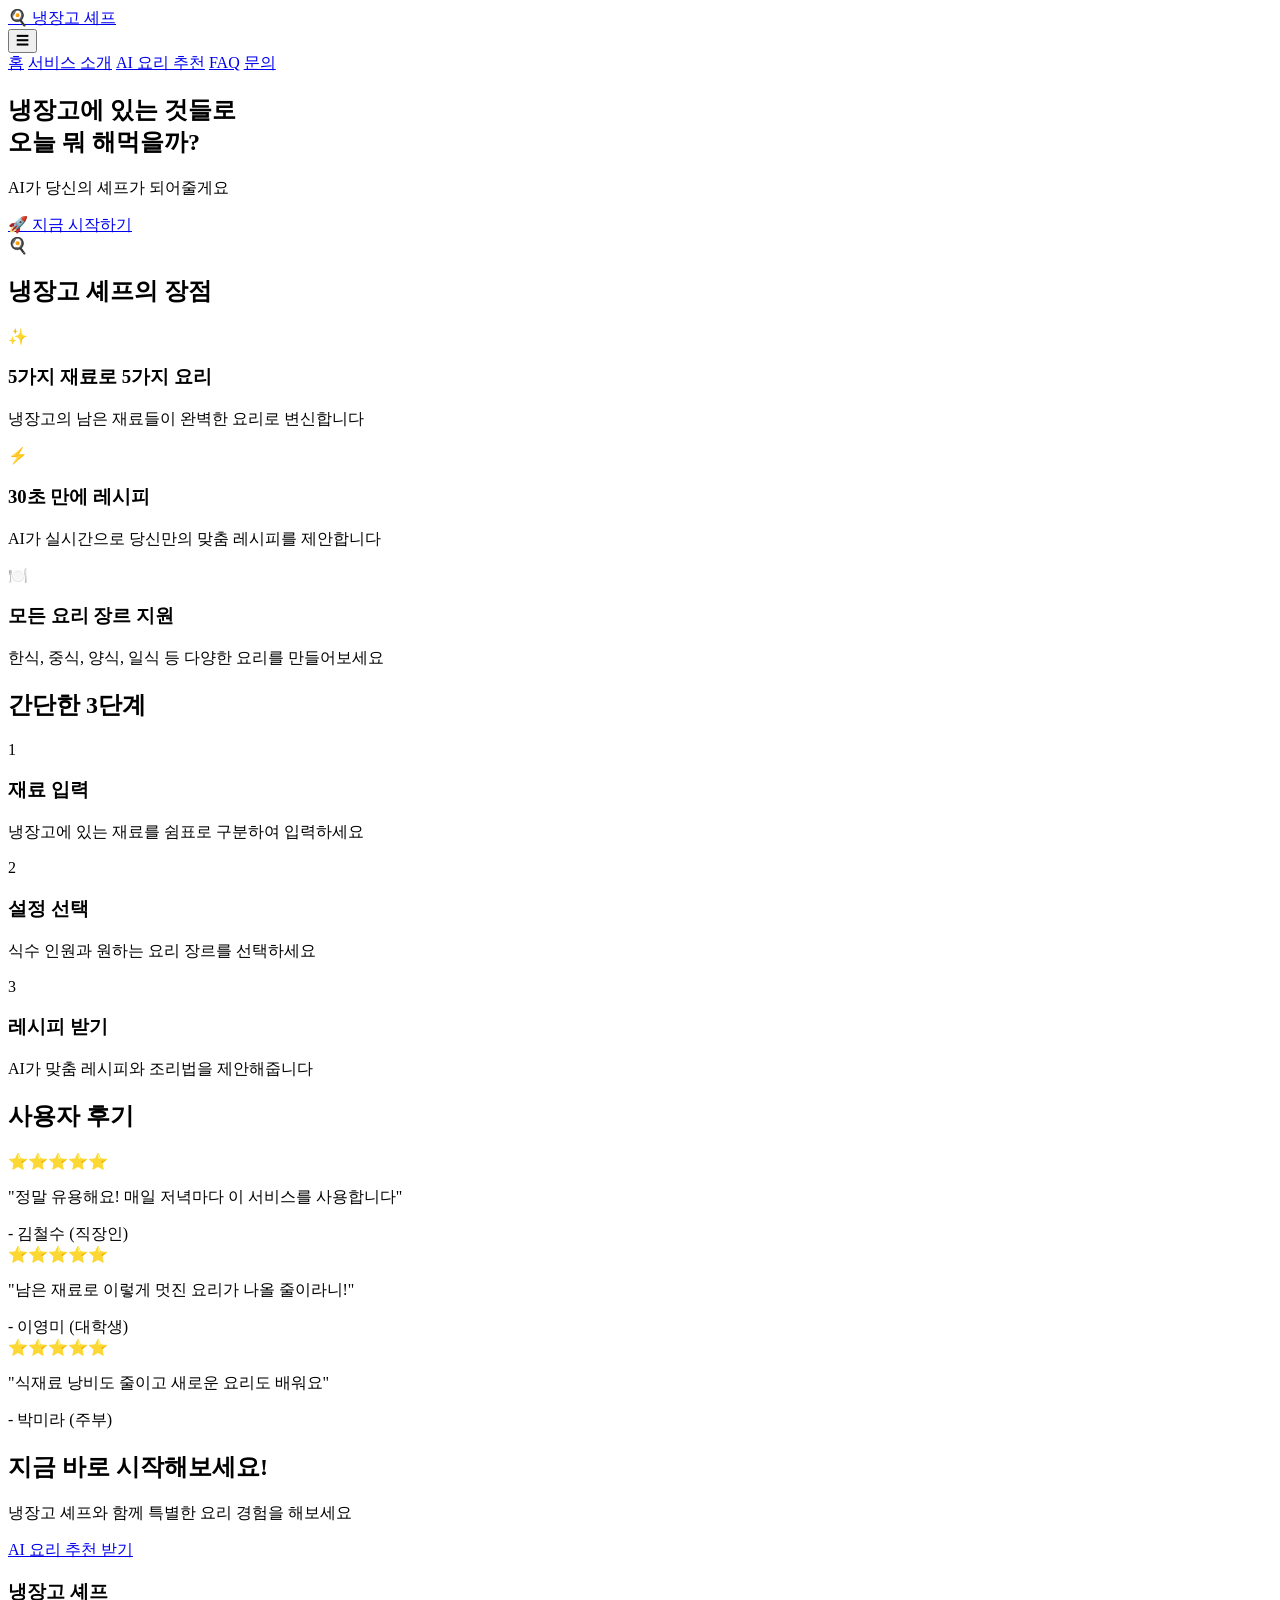
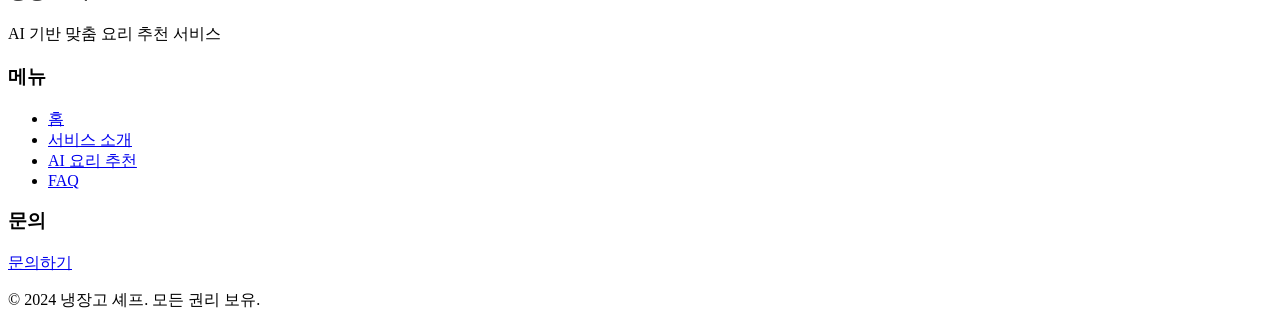
==== index.html @ 52bc4aba "Create index.html" ====
<!DOCTYPE html>
<html lang="ko">
<head>
  <meta charset="UTF-8">
  <meta name="viewport" content="width=device-width, initial-scale=1.0">
  <title>냉장고 셰프 - AI 요리 추천 서비스</title>
  <link rel="stylesheet" href="css/style.css">
  <link rel="stylesheet" href="css/layout.css">
  <link rel="stylesheet" href="css/components.css">
  <link href="https://fonts.googleapis.com/css2?family=Noto+Sans+KR:wght@400;600;700&display=swap" rel="stylesheet">
</head>
<body>
  <!-- 헤더 -->
  <header class="header">
    <div class="container">
      <div class="navbar">
        <div class="logo">
          <a href="index.html">🍳 냉장고 셰프</a>
        </div>
        <button class="menu-toggle" id="menuToggle">☰</button>
        <nav class="nav-menu" id="navMenu">
          <a href="index.html" class="nav-link active">홈</a>
          <a href="about.html" class="nav-link">서비스 소개</a>
          <a href="recommend.html" class="nav-link">AI 요리 추천</a>
          <a href="faq.html" class="nav-link">FAQ</a>
          <a href="contact.html" class="nav-link">문의</a>
        </nav>
      </div>
    </div>
  </header>

  <!-- 메인 콘텐츠 -->
  <main>
    <!-- Hero 섹션 -->
    <section class="hero">
      <div class="hero-content">
        <h1>냉장고에 있는 것들로<br>오늘 뭐 해먹을까?</h1>
        <p>AI가 당신의 셰프가 되어줄게요</p>
        <a href="recommend.html" class="btn btn-primary btn-lg">🚀 지금 시작하기</a>
      </div>
      <div class="hero-image">
        <div class="emoji-large">🍳</div>
      </div>
    </section>

    <!-- 특징 섹션 -->
    <section class="features">
      <div class="container">
        <h2>냉장고 셰프의 장점</h2>
        <div class="features-grid">
          <div class="feature-card">
            <div class="feature-icon">✨</div>
            <h3>5가지 재료로 5가지 요리</h3>
            <p>냉장고의 남은 재료들이 완벽한 요리로 변신합니다</p>
          </div>
          <div class="feature-card">
            <div class="feature-icon">⚡</div>
            <h3>30초 만에 레시피</h3>
            <p>AI가 실시간으로 당신만의 맞춤 레시피를 제안합니다</p>
          </div>
          <div class="feature-card">
            <div class="feature-icon">🍽️</div>
            <h3>모든 요리 장르 지원</h3>
            <p>한식, 중식, 양식, 일식 등 다양한 요리를 만들어보세요</p>
          </div>
        </div>
      </div>
    </section>

    <!-- 사용 방법 섹션 -->
    <section class="how-to-use">
      <div class="container">
        <h2>간단한 3단계</h2>
        <div class="steps-grid">
          <div class="step-card">
            <div class="step-number">1</div>
            <h3>재료 입력</h3>
            <p>냉장고에 있는 재료를 쉼표로 구분하여 입력하세요</p>
          </div>
          <div class="step-card">
            <div class="step-number">2</div>
            <h3>설정 선택</h3>
            <p>식수 인원과 원하는 요리 장르를 선택하세요</p>
          </div>
          <div class="step-card">
            <div class="step-number">3</div>
            <h3>레시피 받기</h3>
            <p>AI가 맞춤 레시피와 조리법을 제안해줍니다</p>
          </div>
        </div>
      </div>
    </section>

    <!-- 사용자 후기 섹션 -->
    <section class="testimonials">
      <div class="container">
        <h2>사용자 후기</h2>
        <div class="testimonials-grid">
          <div class="testimonial-card">
            <div class="stars">⭐⭐⭐⭐⭐</div>
            <p>"정말 유용해요! 매일 저녁마다 이 서비스를 사용합니다"</p>
            <span class="author">- 김철수 (직장인)</span>
          </div>
          <div class="testimonial-card">
            <div class="stars">⭐⭐⭐⭐⭐</div>
            <p>"남은 재료로 이렇게 멋진 요리가 나올 줄이라니!"</p>
            <span class="author">- 이영미 (대학생)</span>
          </div>
          <div class="testimonial-card">
            <div class="stars">⭐⭐⭐⭐⭐</div>
            <p>"식재료 낭비도 줄이고 새로운 요리도 배워요"</p>
            <span class="author">- 박미라 (주부)</span>
          </div>
        </div>
      </div>
    </section>

    <!-- CTA 섹션 -->
    <section class="cta">
      <div class="container">
        <h2>지금 바로 시작해보세요!</h2>
        <p>냉장고 셰프와 함께 특별한 요리 경험을 해보세요</p>
        <a href="recommend.html" class="btn btn-primary btn-lg">AI 요리 추천 받기</a>
      </div>
    </section>
  </main>

  <!-- 푸터 -->
  <footer class="footer">
    <div class="container">
      <div class="footer-content">
        <div class="footer-section">
          <h3>냉장고 셰프</h3>
          <p>AI 기반 맞춤 요리 추천 서비스</p>
        </div>
        <div class="footer-section">
          <h3>메뉴</h3>
          <ul>
            <li><a href="index.html">홈</a></li>
            <li><a href="about.html">서비스 소개</a></li>
            <li><a href="recommend.html">AI 요리 추천</a></li>
            <li><a href="faq.html">FAQ</a></li>
          </ul>
        </div>
        <div class="footer-section">
          <h3>문의</h3>
          <a href="contact.html" class="footer-link">문의하기</a>
        </div>
      </div>
      <div class="footer-bottom">
        <p>&copy; 2024 냉장고 셰프. 모든 권리 보유.</p>
      </div>
    </div>
  </footer>

  <script src="js/main.js"></script>
</body>
</html>
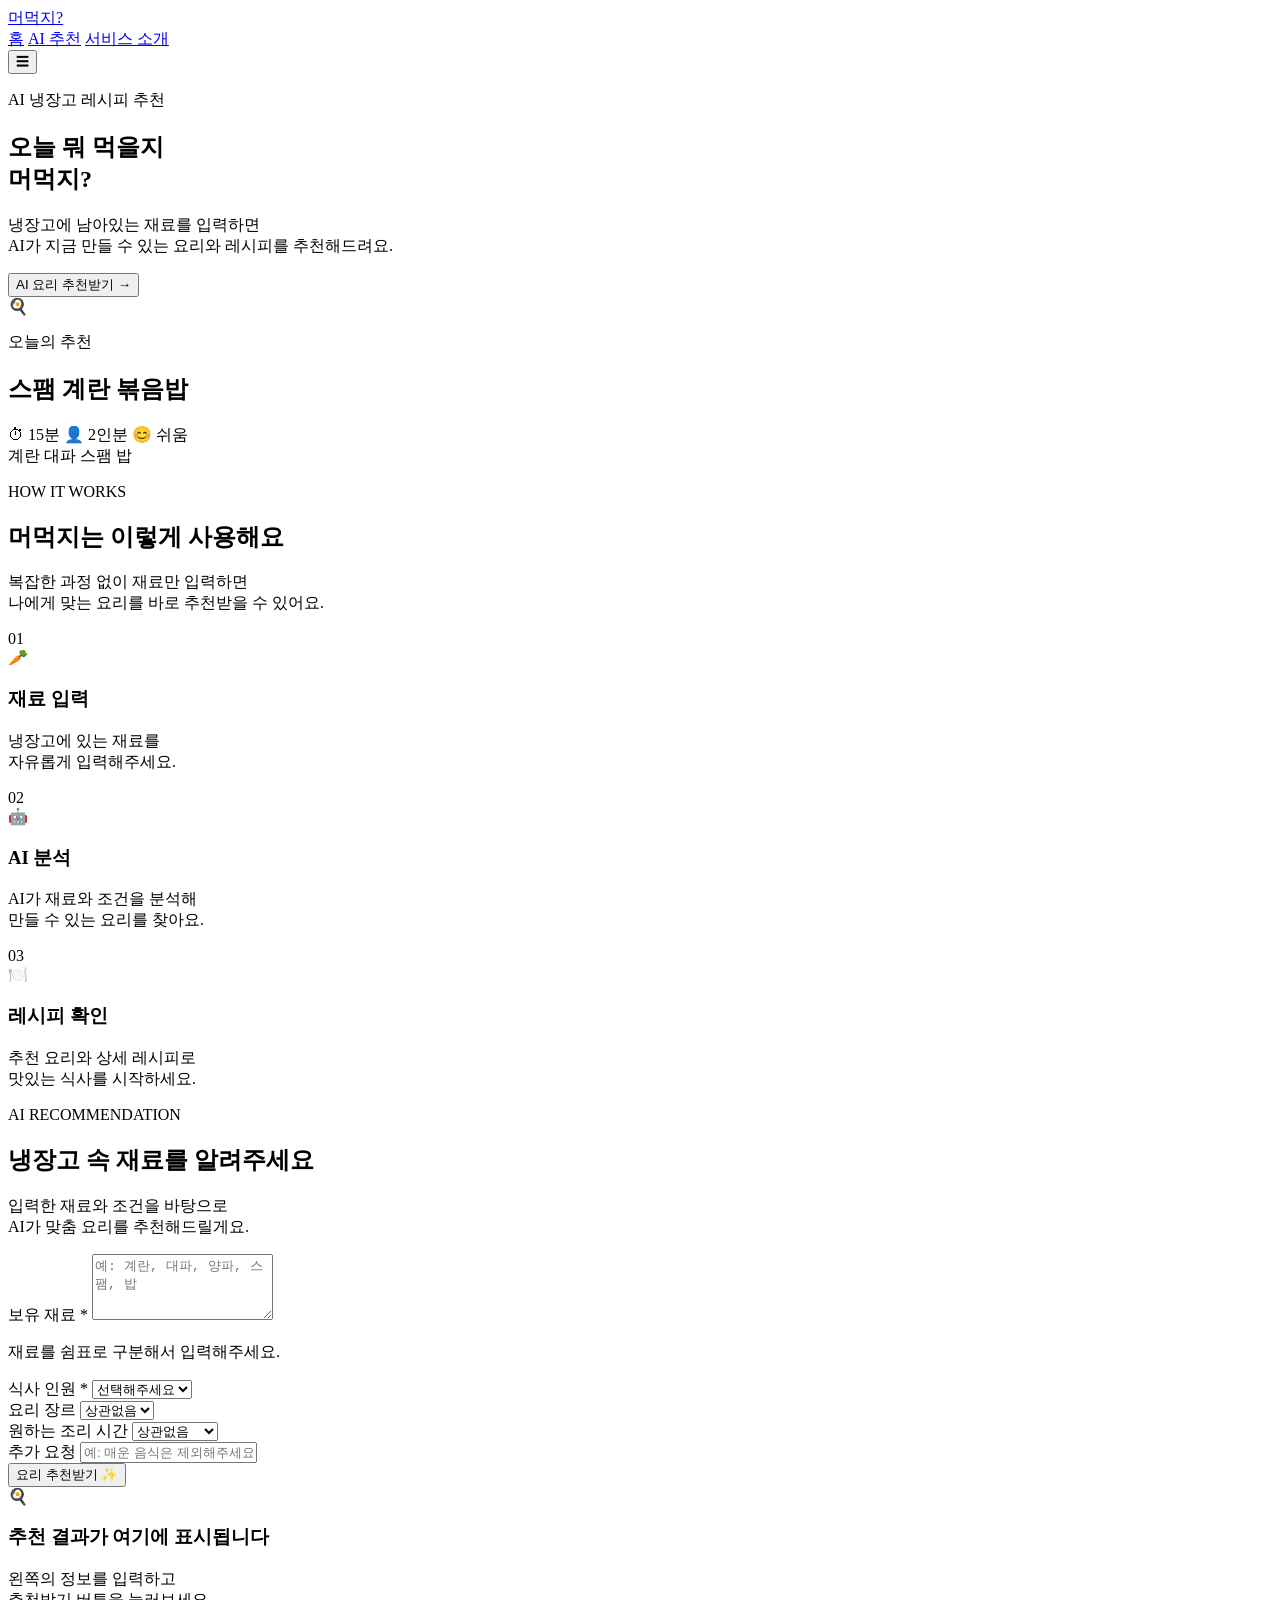
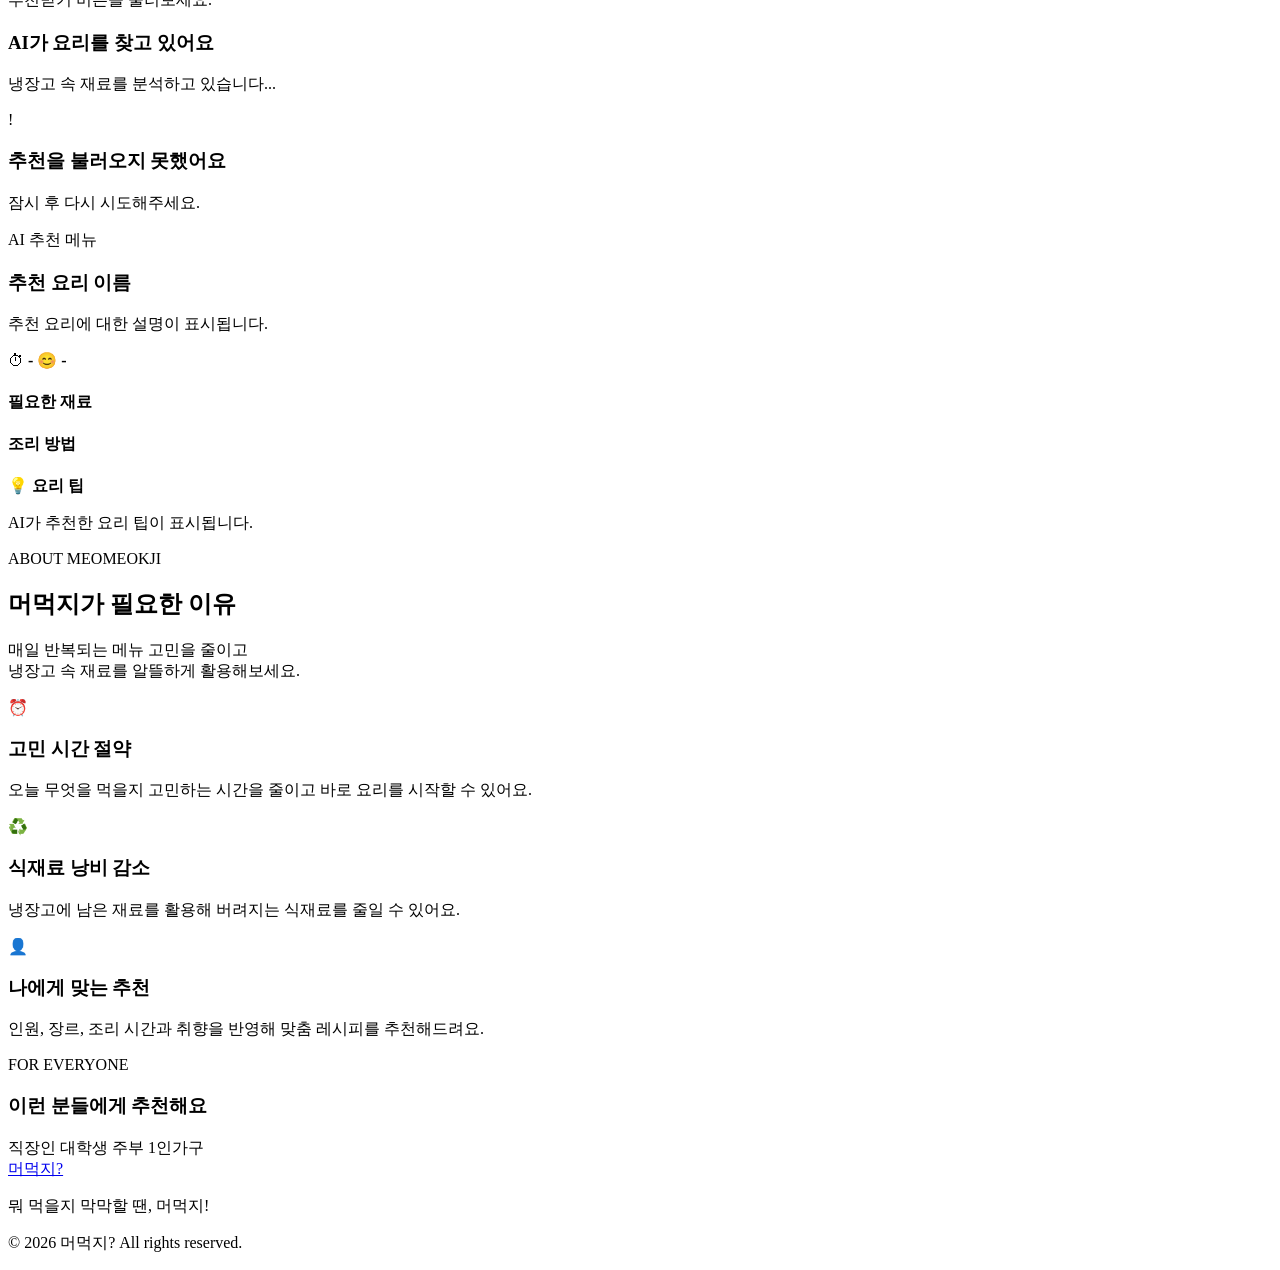
==== commit be331d14: "Add files via upload" ====
--- a/index.html
+++ b/index.html
@@ -1,158 +1,400 @@
 <!DOCTYPE html>
 <html lang="ko">
 <head>
-  <meta charset="UTF-8">
-  <meta name="viewport" content="width=device-width, initial-scale=1.0">
-  <title>냉장고 셰프 - AI 요리 추천 서비스</title>
-  <link rel="stylesheet" href="css/style.css">
-  <link rel="stylesheet" href="css/layout.css">
-  <link rel="stylesheet" href="css/components.css">
-  <link href="https://fonts.googleapis.com/css2?family=Noto+Sans+KR:wght@400;600;700&display=swap" rel="stylesheet">
+  <meta charset="UTF-8" />
+  <meta
+    name="viewport"
+    content="width=device-width, initial-scale=1.0"
+  />
+
+  <title>머먹지? | AI 요리 추천 서비스</title>
+
+  <meta
+    name="description"
+    content="냉장고 속 재료로 AI가 맞춤 요리와 레시피를 추천해주는 서비스"
+  />
+
+  <link rel="stylesheet" href="css/style.css" />
 </head>
+
 <body>
-  <!-- 헤더 -->
-  <header class="header">
-    <div class="container">
-      <div class="navbar">
-        <div class="logo">
-          <a href="index.html">🍳 냉장고 셰프</a>
-        </div>
-        <button class="menu-toggle" id="menuToggle">☰</button>
-        <nav class="nav-menu" id="navMenu">
-          <a href="index.html" class="nav-link active">홈</a>
-          <a href="about.html" class="nav-link">서비스 소개</a>
-          <a href="recommend.html" class="nav-link">AI 요리 추천</a>
-          <a href="faq.html" class="nav-link">FAQ</a>
-          <a href="contact.html" class="nav-link">문의</a>
-        </nav>
-      </div>
+  <!-- 헤더 및 네비게이션 -->
+  <header class="site-header">
+    <div class="container header-inner">
+      <a href="#home" class="logo" aria-label="머먹지 홈으로 이동">
+        머먹지<span>?</span>
+      </a>
+
+      <nav class="main-nav" aria-label="주요 메뉴">
+        <a href="#home" class="nav-link active">홈</a>
+        <a href="#recommend" class="nav-link">AI 추천</a>
+        <a href="#about" class="nav-link">서비스 소개</a>
+      </nav>
+
+      <button
+        type="button"
+        class="mobile-menu-button"
+        aria-label="메뉴 열기"
+        aria-expanded="false"
+      >
+        ☰
+      </button>
     </div>
   </header>
 
-  <!-- 메인 콘텐츠 -->
   <main>
-    <!-- Hero 섹션 -->
-    <section class="hero">
-      <div class="hero-content">
-        <h1>냉장고에 있는 것들로<br>오늘 뭐 해먹을까?</h1>
-        <p>AI가 당신의 셰프가 되어줄게요</p>
-        <a href="recommend.html" class="btn btn-primary btn-lg">🚀 지금 시작하기</a>
-      </div>
-      <div class="hero-image">
-        <div class="emoji-large">🍳</div>
+    <!-- 홈 섹션 -->
+    <section id="home" class="section hero-section">
+      <div class="container hero-content">
+        <div class="hero-text">
+          <p class="eyebrow">AI 냉장고 레시피 추천</p>
+
+          <h1>
+            오늘 뭐 먹을지<br />
+            <strong>머먹지?</strong>
+          </h1>
+
+          <p class="hero-description">
+            냉장고에 남아있는 재료를 입력하면<br />
+            AI가 지금 만들 수 있는 요리와 레시피를 추천해드려요.
+          </p>
+
+          <button
+            type="button"
+            class="primary-button go-recommend-button"
+          >
+            AI 요리 추천받기
+            <span aria-hidden="true">→</span>
+          </button>
+        </div>
+
+        <div class="hero-card" aria-label="서비스 이용 예시">
+          <div class="hero-card-header">
+            <span class="food-icon" aria-hidden="true">🍳</span>
+            <div>
+              <p class="card-label">오늘의 추천</p>
+              <h2>스팸 계란 볶음밥</h2>
+            </div>
+          </div>
+
+          <div class="hero-card-info">
+            <span>⏱ 15분</span>
+            <span>👤 2인분</span>
+            <span>😊 쉬움</span>
+          </div>
+
+          <div class="ingredient-tags">
+            <span>계란</span>
+            <span>대파</span>
+            <span>스팸</span>
+            <span>밥</span>
+          </div>
+        </div>
       </div>
     </section>
 
-    <!-- 특징 섹션 -->
-    <section class="features">
+    <!-- 서비스 이용 방법 섹션 -->
+    <section class="section process-section">
       <div class="container">
-        <h2>냉장고 셰프의 장점</h2>
-        <div class="features-grid">
-          <div class="feature-card">
-            <div class="feature-icon">✨</div>
-            <h3>5가지 재료로 5가지 요리</h3>
-            <p>냉장고의 남은 재료들이 완벽한 요리로 변신합니다</p>
-          </div>
-          <div class="feature-card">
-            <div class="feature-icon">⚡</div>
-            <h3>30초 만에 레시피</h3>
-            <p>AI가 실시간으로 당신만의 맞춤 레시피를 제안합니다</p>
-          </div>
-          <div class="feature-card">
-            <div class="feature-icon">🍽️</div>
-            <h3>모든 요리 장르 지원</h3>
-            <p>한식, 중식, 양식, 일식 등 다양한 요리를 만들어보세요</p>
-          </div>
+        <div class="section-heading">
+          <p class="eyebrow">HOW IT WORKS</p>
+          <h2>머먹지는 이렇게 사용해요</h2>
+          <p>
+            복잡한 과정 없이 재료만 입력하면<br />
+            나에게 맞는 요리를 바로 추천받을 수 있어요.
+          </p>
+        </div>
+
+        <div class="process-grid">
+          <article class="process-card">
+            <div class="process-number">01</div>
+            <div class="process-icon" aria-hidden="true">🥕</div>
+            <h3>재료 입력</h3>
+            <p>
+              냉장고에 있는 재료를<br />
+              자유롭게 입력해주세요.
+            </p>
+          </article>
+
+          <article class="process-card">
+            <div class="process-number">02</div>
+            <div class="process-icon" aria-hidden="true">🤖</div>
+            <h3>AI 분석</h3>
+            <p>
+              AI가 재료와 조건을 분석해<br />
+              만들 수 있는 요리를 찾아요.
+            </p>
+          </article>
+
+          <article class="process-card">
+            <div class="process-number">03</div>
+            <div class="process-icon" aria-hidden="true">🍽️</div>
+            <h3>레시피 확인</h3>
+            <p>
+              추천 요리와 상세 레시피로<br />
+              맛있는 식사를 시작하세요.
+            </p>
+          </article>
         </div>
       </div>
     </section>
 
-    <!-- 사용 방법 섹션 -->
-    <section class="how-to-use">
+    <!-- AI 추천 섹션 -->
+    <section id="recommend" class="section recommend-section">
       <div class="container">
-        <h2>간단한 3단계</h2>
-        <div class="steps-grid">
-          <div class="step-card">
-            <div class="step-number">1</div>
-            <h3>재료 입력</h3>
-            <p>냉장고에 있는 재료를 쉼표로 구분하여 입력하세요</p>
-          </div>
-          <div class="step-card">
-            <div class="step-number">2</div>
-            <h3>설정 선택</h3>
-            <p>식수 인원과 원하는 요리 장르를 선택하세요</p>
-          </div>
-          <div class="step-card">
-            <div class="step-number">3</div>
-            <h3>레시피 받기</h3>
-            <p>AI가 맞춤 레시피와 조리법을 제안해줍니다</p>
+        <div class="section-heading">
+          <p class="eyebrow">AI RECOMMENDATION</p>
+          <h2>냉장고 속 재료를 알려주세요</h2>
+          <p>
+            입력한 재료와 조건을 바탕으로<br />
+            AI가 맞춤 요리를 추천해드릴게요.
+          </p>
+        </div>
+
+        <div class="recommend-layout">
+          <!-- 입력 폼 -->
+          <div class="recommend-form-card">
+            <form id="recommend-form">
+              <div class="form-group">
+                <label for="ingredients">
+                  보유 재료 <span class="required">*</span>
+                </label>
+
+                <textarea
+                  id="ingredients"
+                  name="ingredients"
+                  rows="4"
+                  placeholder="예: 계란, 대파, 양파, 스팸, 밥"
+                  required
+                ></textarea>
+
+                <p class="form-help">
+                  재료를 쉼표로 구분해서 입력해주세요.
+                </p>
+              </div>
+
+              <div class="form-row">
+                <div class="form-group">
+                  <label for="servings">
+                    식사 인원 <span class="required">*</span>
+                  </label>
+
+                  <select id="servings" name="servings" required>
+                    <option value="">선택해주세요</option>
+                    <option value="1">1명</option>
+                    <option value="2">2명</option>
+                    <option value="3">3명</option>
+                    <option value="4">4명</option>
+                    <option value="5">5명 이상</option>
+                  </select>
+                </div>
+
+                <div class="form-group">
+                  <label for="cuisine">요리 장르</label>
+
+                  <select id="cuisine" name="cuisine">
+                    <option value="상관없음">상관없음</option>
+                    <option value="한식">한식</option>
+                    <option value="중식">중식</option>
+                    <option value="일식">일식</option>
+                    <option value="양식">양식</option>
+                    <option value="분식">분식</option>
+                  </select>
+                </div>
+              </div>
+
+              <div class="form-group">
+                <label for="cooking-time">원하는 조리 시간</label>
+
+                <select id="cooking-time" name="cookingTime">
+                  <option value="상관없음">상관없음</option>
+                  <option value="15분 이내">15분 이내</option>
+                  <option value="30분 이내">30분 이내</option>
+                  <option value="1시간 이내">1시간 이내</option>
+                </select>
+              </div>
+
+              <div class="form-group">
+                <label for="preference">추가 요청</label>
+
+                <input
+                  type="text"
+                  id="preference"
+                  name="preference"
+                  placeholder="예: 매운 음식은 제외해주세요"
+                />
+              </div>
+
+              <button
+                type="submit"
+                id="recommend-button"
+                class="primary-button full-width"
+              >
+                요리 추천받기
+                <span aria-hidden="true">✨</span>
+              </button>
+            </form>
+          </div>
+
+          <!-- 결과 영역 -->
+          <div class="result-card" id="result-area">
+            <div class="result-empty" id="result-empty">
+              <div class="result-empty-icon" aria-hidden="true">🍳</div>
+              <h3>추천 결과가 여기에 표시됩니다</h3>
+              <p>
+                왼쪽의 정보를 입력하고<br />
+                추천받기 버튼을 눌러보세요.
+              </p>
+            </div>
+
+            <!-- 로딩 영역 -->
+            <div
+              class="result-loading hidden"
+              id="result-loading"
+              aria-live="polite"
+            >
+              <div class="loading-spinner" aria-hidden="true"></div>
+              <h3>AI가 요리를 찾고 있어요</h3>
+              <p>냉장고 속 재료를 분석하고 있습니다...</p>
+            </div>
+
+            <!-- 오류 메시지 영역 -->
+            <div
+              class="result-error hidden"
+              id="result-error"
+              role="alert"
+              aria-live="assertive"
+            >
+              <div class="error-icon" aria-hidden="true">!</div>
+              <h3>추천을 불러오지 못했어요</h3>
+              <p id="error-message">
+                잠시 후 다시 시도해주세요.
+              </p>
+            </div>
+
+            <!-- AI 결과 출력 영역 -->
+            <div
+              class="result-content hidden"
+              id="result-content"
+              aria-live="polite"
+            >
+              <div class="result-header">
+                <p class="result-label">AI 추천 메뉴</p>
+                <h3 id="dish-name">추천 요리 이름</h3>
+                <p id="dish-description">
+                  추천 요리에 대한 설명이 표시됩니다.
+                </p>
+              </div>
+
+              <div class="result-meta">
+                <span>
+                  ⏱ <strong id="cooking-time-result">-</strong>
+                </span>
+                <span>
+                  😊 <strong id="difficulty-result">-</strong>
+                </span>
+              </div>
+
+              <div class="result-section">
+                <h4>필요한 재료</h4>
+                <ul id="ingredients-result" class="result-list">
+                  <!-- JavaScript로 재료가 표시됩니다. -->
+                </ul>
+              </div>
+
+              <div class="result-section">
+                <h4>조리 방법</h4>
+                <ol id="steps-result" class="recipe-steps">
+                  <!-- JavaScript로 조리 순서가 표시됩니다. -->
+                </ol>
+              </div>
+
+              <div class="tip-box">
+                <strong>💡 요리 팁</strong>
+                <p id="tip-result">
+                  AI가 추천한 요리 팁이 표시됩니다.
+                </p>
+              </div>
+            </div>
           </div>
         </div>
       </div>
     </section>
 
-    <!-- 사용자 후기 섹션 -->
-    <section class="testimonials">
+    <!-- 서비스 소개 섹션 -->
+    <section id="about" class="section about-section">
       <div class="container">
-        <h2>사용자 후기</h2>
-        <div class="testimonials-grid">
-          <div class="testimonial-card">
-            <div class="stars">⭐⭐⭐⭐⭐</div>
-            <p>"정말 유용해요! 매일 저녁마다 이 서비스를 사용합니다"</p>
-            <span class="author">- 김철수 (직장인)</span>
-          </div>
-          <div class="testimonial-card">
-            <div class="stars">⭐⭐⭐⭐⭐</div>
-            <p>"남은 재료로 이렇게 멋진 요리가 나올 줄이라니!"</p>
-            <span class="author">- 이영미 (대학생)</span>
-          </div>
-          <div class="testimonial-card">
-            <div class="stars">⭐⭐⭐⭐⭐</div>
-            <p>"식재료 낭비도 줄이고 새로운 요리도 배워요"</p>
-            <span class="author">- 박미라 (주부)</span>
-          </div>
-        </div>
-      </div>
-    </section>
-
-    <!-- CTA 섹션 -->
-    <section class="cta">
-      <div class="container">
-        <h2>지금 바로 시작해보세요!</h2>
-        <p>냉장고 셰프와 함께 특별한 요리 경험을 해보세요</p>
-        <a href="recommend.html" class="btn btn-primary btn-lg">AI 요리 추천 받기</a>
+        <div class="section-heading">
+          <p class="eyebrow">ABOUT MEOMEOKJI</p>
+          <h2>머먹지가 필요한 이유</h2>
+          <p>
+            매일 반복되는 메뉴 고민을 줄이고<br />
+            냉장고 속 재료를 알뜰하게 활용해보세요.
+          </p>
+        </div>
+
+        <div class="about-grid">
+          <article class="about-card">
+            <div class="about-icon" aria-hidden="true">⏰</div>
+            <h3>고민 시간 절약</h3>
+            <p>
+              오늘 무엇을 먹을지 고민하는 시간을 줄이고
+              바로 요리를 시작할 수 있어요.
+            </p>
+          </article>
+
+          <article class="about-card">
+            <div class="about-icon" aria-hidden="true">♻️</div>
+            <h3>식재료 낭비 감소</h3>
+            <p>
+              냉장고에 남은 재료를 활용해
+              버려지는 식재료를 줄일 수 있어요.
+            </p>
+          </article>
+
+          <article class="about-card">
+            <div class="about-icon" aria-hidden="true">👤</div>
+            <h3>나에게 맞는 추천</h3>
+            <p>
+              인원, 장르, 조리 시간과 취향을 반영해
+              맞춤 레시피를 추천해드려요.
+            </p>
+          </article>
+        </div>
+
+        <div class="target-box">
+          <div>
+            <p class="eyebrow">FOR EVERYONE</p>
+            <h3>이런 분들에게 추천해요</h3>
+          </div>
+
+          <div class="target-list">
+            <span>직장인</span>
+            <span>대학생</span>
+            <span>주부</span>
+            <span>1인가구</span>
+          </div>
+        </div>
       </div>
     </section>
   </main>
 
   <!-- 푸터 -->
-  <footer class="footer">
-    <div class="container">
-      <div class="footer-content">
-        <div class="footer-section">
-          <h3>냉장고 셰프</h3>
-          <p>AI 기반 맞춤 요리 추천 서비스</p>
-        </div>
-        <div class="footer-section">
-          <h3>메뉴</h3>
-          <ul>
-            <li><a href="index.html">홈</a></li>
-            <li><a href="about.html">서비스 소개</a></li>
-            <li><a href="recommend.html">AI 요리 추천</a></li>
-            <li><a href="faq.html">FAQ</a></li>
-          </ul>
-        </div>
-        <div class="footer-section">
-          <h3>문의</h3>
-          <a href="contact.html" class="footer-link">문의하기</a>
-        </div>
+  <footer class="site-footer">
+    <div class="container footer-inner">
+      <div>
+        <a href="#home" class="logo footer-logo">
+          머먹지<span>?</span>
+        </a>
+        <p>뭐 먹을지 막막할 땐, 머먹지!</p>
       </div>
-      <div class="footer-bottom">
-        <p>&copy; 2024 냉장고 셰프. 모든 권리 보유.</p>
-      </div>
+
+      <p class="copyright">
+        © 2026 머먹지? All rights reserved.
+      </p>
     </div>
   </footer>
 
-  <script src="js/main.js"></script>
+  <script src="js/app.js"></script>
 </body>
 </html>
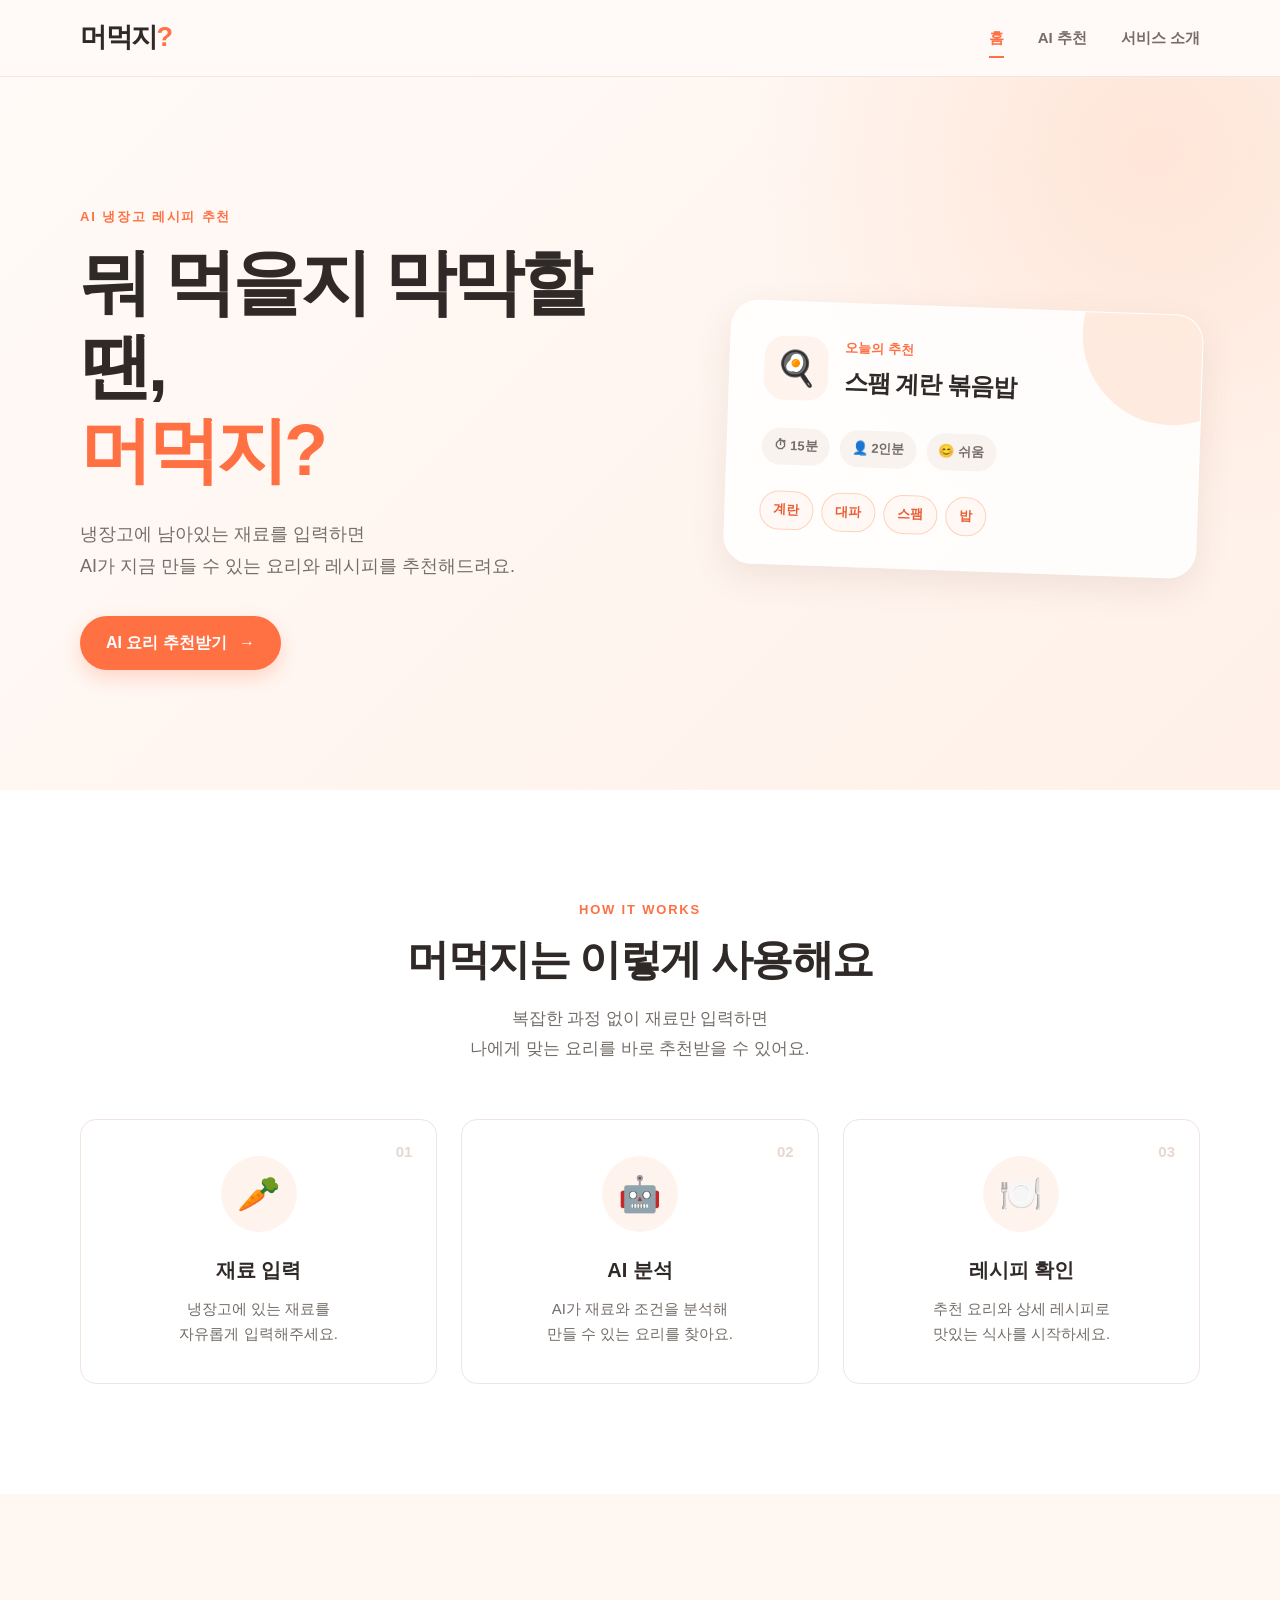
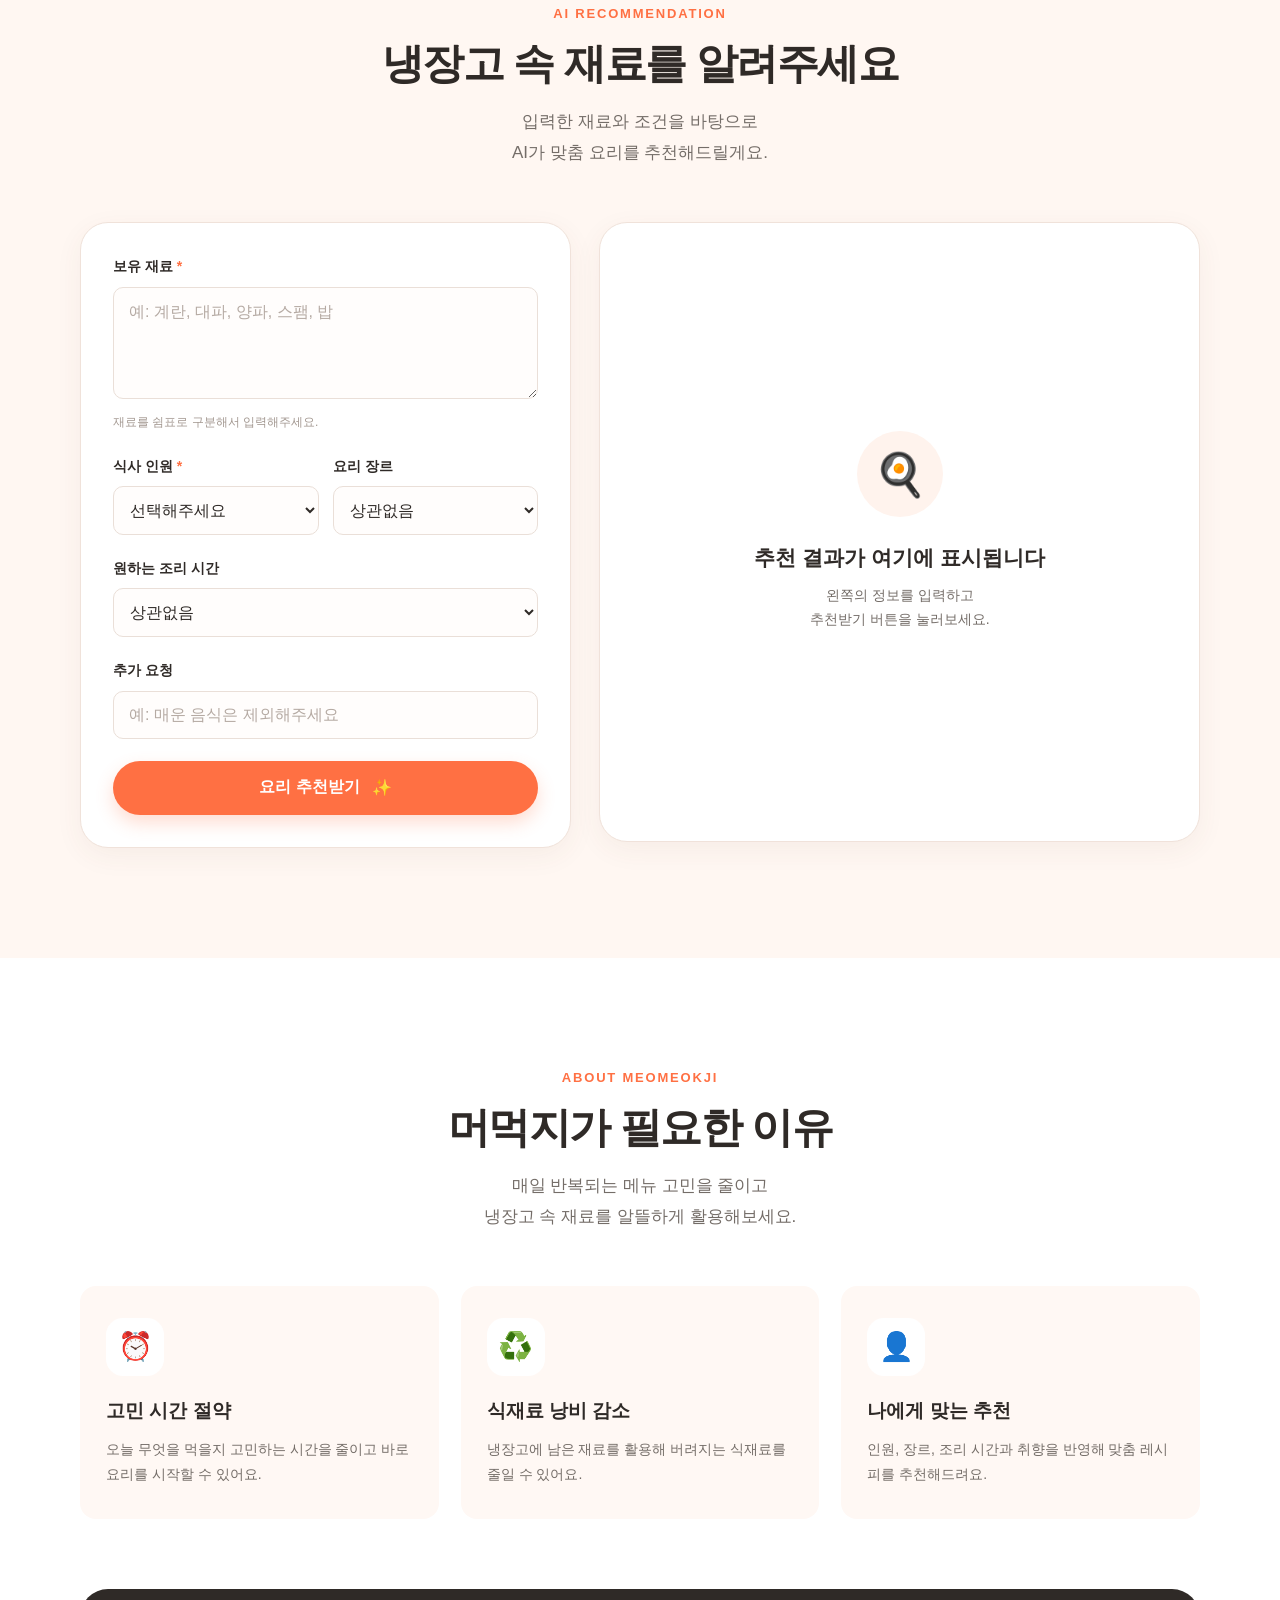
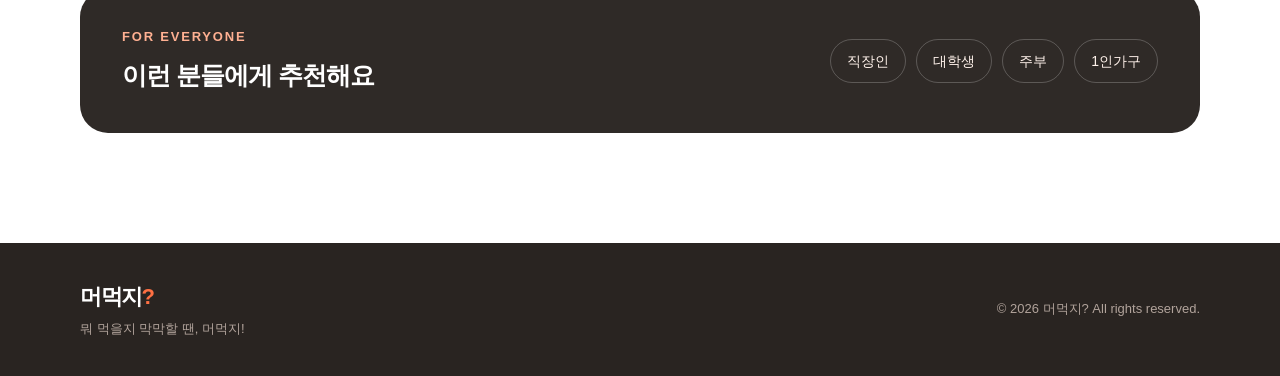
==== commit 085726ee: "Update index.html" ====
--- a/index.html
+++ b/index.html
@@ -50,7 +50,7 @@
           <p class="eyebrow">AI 냉장고 레시피 추천</p>
 
           <h1>
-            오늘 뭐 먹을지<br />
+            뭐 먹을지 막막할땐,<br />
             <strong>머먹지?</strong>
           </h1>
 
--- a/css/style.css
+++ b/css/style.css
@@ -0,0 +1,1092 @@
+/* =========================
+   기본 설정
+========================= */
+
+:root {
+  --primary-color: #ff7043;
+  --primary-dark: #e85d32;
+  --secondary-color: #fff3ed;
+  --text-color: #2f2a27;
+  --sub-text-color: #746d68;
+  --border-color: #eadfd8;
+  --background-color: #fffaf7;
+  --white-color: #ffffff;
+  --success-color: #4caf78;
+  --error-color: #d9534f;
+  --shadow: 0 12px 35px rgba(103, 67, 45, 0.1);
+  --radius-large: 28px;
+  --radius-medium: 16px;
+  --radius-small: 10px;
+}
+
+* {
+  box-sizing: border-box;
+  margin: 0;
+  padding: 0;
+}
+
+html {
+  scroll-behavior: smooth;
+}
+
+body {
+  color: var(--text-color);
+  background-color: var(--background-color);
+  font-family:
+    "Noto Sans KR",
+    "Apple SD Gothic Neo",
+    "Malgun Gothic",
+    sans-serif;
+  line-height: 1.6;
+}
+
+body,
+button,
+input,
+textarea,
+select {
+  font-size: 16px;
+}
+
+button,
+a,
+select {
+  -webkit-tap-highlight-color: transparent;
+}
+
+button,
+select {
+  cursor: pointer;
+}
+
+button {
+  border: none;
+}
+
+a {
+  color: inherit;
+  text-decoration: none;
+}
+
+ul,
+ol {
+  list-style: none;
+}
+
+img {
+  display: block;
+  max-width: 100%;
+}
+
+.hidden {
+  display: none !important;
+}
+
+/* =========================
+   공통 레이아웃
+========================= */
+
+.container {
+  width: min(1120px, calc(100% - 40px));
+  margin: 0 auto;
+}
+
+.section {
+  padding: 110px 0;
+  scroll-margin-top: 80px;
+}
+
+.section-heading {
+  margin-bottom: 54px;
+  text-align: center;
+}
+
+.section-heading h2 {
+  margin-bottom: 16px;
+  color: var(--text-color);
+  font-size: clamp(28px, 4vw, 42px);
+  font-weight: 800;
+  letter-spacing: -1.5px;
+  line-height: 1.3;
+}
+
+.section-heading > p:last-child {
+  color: var(--sub-text-color);
+  font-size: 17px;
+  line-height: 1.8;
+}
+
+.eyebrow {
+  margin-bottom: 12px;
+  color: var(--primary-color);
+  font-size: 13px;
+  font-weight: 800;
+  letter-spacing: 1.8px;
+}
+
+/* =========================
+   헤더
+========================= */
+
+.site-header {
+  position: sticky;
+  z-index: 1000;
+  top: 0;
+  border-bottom: 1px solid rgba(234, 223, 216, 0.7);
+  background-color: rgba(255, 250, 247, 0.94);
+  backdrop-filter: blur(14px);
+}
+
+.header-inner {
+  display: flex;
+  align-items: center;
+  justify-content: space-between;
+  height: 76px;
+}
+
+.logo {
+  color: var(--text-color);
+  font-size: 27px;
+  font-weight: 900;
+  letter-spacing: -1.5px;
+}
+
+.logo span {
+  color: var(--primary-color);
+}
+
+.main-nav {
+  display: flex;
+  align-items: center;
+  gap: 34px;
+}
+
+.nav-link {
+  position: relative;
+  color: var(--sub-text-color);
+  font-size: 15px;
+  font-weight: 700;
+  transition: color 0.2s ease;
+}
+
+.nav-link::after {
+  position: absolute;
+  right: 0;
+  bottom: -8px;
+  left: 0;
+  height: 2px;
+  background-color: var(--primary-color);
+  content: "";
+  opacity: 0;
+  transform: scaleX(0);
+  transition:
+    opacity 0.2s ease,
+    transform 0.2s ease;
+}
+
+.nav-link:hover,
+.nav-link.active {
+  color: var(--primary-color);
+}
+
+.nav-link.active::after,
+.nav-link:hover::after {
+  opacity: 1;
+  transform: scaleX(1);
+}
+
+.mobile-menu-button {
+  display: none;
+  padding: 6px;
+  color: var(--text-color);
+  background: transparent;
+  font-size: 27px;
+}
+
+/* =========================
+   버튼
+========================= */
+
+.primary-button {
+  display: inline-flex;
+  align-items: center;
+  justify-content: center;
+  gap: 12px;
+  min-height: 54px;
+  padding: 0 26px;
+  border-radius: 999px;
+  color: var(--white-color);
+  background-color: var(--primary-color);
+  box-shadow: 0 8px 18px rgba(255, 112, 67, 0.24);
+  font-weight: 800;
+  transition:
+    background-color 0.2s ease,
+    transform 0.2s ease,
+    box-shadow 0.2s ease;
+}
+
+.primary-button:hover {
+  background-color: var(--primary-dark);
+  box-shadow: 0 10px 22px rgba(255, 112, 67, 0.32);
+  transform: translateY(-2px);
+}
+
+.primary-button:active {
+  transform: translateY(0);
+}
+
+.primary-button:disabled {
+  cursor: not-allowed;
+  opacity: 0.65;
+  transform: none;
+}
+
+.full-width {
+  width: 100%;
+}
+
+/* =========================
+   홈 섹션
+========================= */
+
+.hero-section {
+  min-height: 650px;
+  padding: 130px 0 120px;
+  background:
+    radial-gradient(circle at 90% 10%, rgba(255, 208, 184, 0.42), transparent 30%),
+    linear-gradient(135deg, #fffaf7 0%, #fff1e9 100%);
+}
+
+.hero-content {
+  display: grid;
+  grid-template-columns: 1fr 0.85fr;
+  align-items: center;
+  gap: 90px;
+}
+
+.hero-text h1 {
+  margin-bottom: 25px;
+  color: var(--text-color);
+  font-size: clamp(42px, 6vw, 72px);
+  font-weight: 900;
+  letter-spacing: -4px;
+  line-height: 1.17;
+}
+
+.hero-text h1 strong {
+  color: var(--primary-color);
+}
+
+.hero-description {
+  margin-bottom: 34px;
+  color: var(--sub-text-color);
+  font-size: 18px;
+  line-height: 1.8;
+}
+
+.hero-card {
+  position: relative;
+  padding: 34px;
+  overflow: hidden;
+  border: 1px solid rgba(255, 255, 255, 0.8);
+  border-radius: var(--radius-large);
+  background: rgba(255, 255, 255, 0.84);
+  box-shadow: var(--shadow);
+  transform: rotate(2deg);
+  transition: transform 0.3s ease;
+}
+
+.hero-card:hover {
+  transform: rotate(0deg) translateY(-5px);
+}
+
+.hero-card::before {
+  position: absolute;
+  top: -70px;
+  right: -60px;
+  width: 180px;
+  height: 180px;
+  border-radius: 50%;
+  background-color: #ffe3d3;
+  content: "";
+  opacity: 0.7;
+}
+
+.hero-card-header {
+  position: relative;
+  z-index: 1;
+  display: flex;
+  align-items: center;
+  gap: 16px;
+  margin-bottom: 28px;
+}
+
+.food-icon {
+  display: flex;
+  align-items: center;
+  justify-content: center;
+  width: 64px;
+  height: 64px;
+  border-radius: 20px;
+  background-color: var(--secondary-color);
+  font-size: 34px;
+}
+
+.card-label {
+  margin-bottom: 4px;
+  color: var(--primary-color);
+  font-size: 13px;
+  font-weight: 800;
+}
+
+.hero-card h2 {
+  font-size: 24px;
+  letter-spacing: -1px;
+}
+
+.hero-card-info {
+  display: flex;
+  flex-wrap: wrap;
+  gap: 10px;
+  margin-bottom: 26px;
+}
+
+.hero-card-info span {
+  padding: 8px 12px;
+  border-radius: 999px;
+  color: var(--sub-text-color);
+  background-color: #f8f3ef;
+  font-size: 13px;
+  font-weight: 700;
+}
+
+.ingredient-tags {
+  display: flex;
+  flex-wrap: wrap;
+  gap: 8px;
+}
+
+.ingredient-tags span {
+  padding: 8px 13px;
+  border: 1px solid #ffd2bd;
+  border-radius: 999px;
+  color: var(--primary-dark);
+  background-color: #fff8f4;
+  font-size: 13px;
+  font-weight: 700;
+}
+
+/* =========================
+   이용 방법
+========================= */
+
+.process-section {
+  background-color: var(--white-color);
+}
+
+.process-grid {
+  display: grid;
+  grid-template-columns: repeat(3, 1fr);
+  gap: 24px;
+}
+
+.process-card {
+  position: relative;
+  padding: 36px 28px;
+  border: 1px solid #f0e5df;
+  border-radius: var(--radius-medium);
+  background-color: var(--white-color);
+  text-align: center;
+  transition:
+    box-shadow 0.25s ease,
+    transform 0.25s ease;
+}
+
+.process-card:hover {
+  box-shadow: var(--shadow);
+  transform: translateY(-5px);
+}
+
+.process-number {
+  position: absolute;
+  top: 20px;
+  right: 24px;
+  color: #e5d8d0;
+  font-size: 15px;
+  font-weight: 900;
+}
+
+.process-icon {
+  display: flex;
+  align-items: center;
+  justify-content: center;
+  width: 76px;
+  height: 76px;
+  margin: 0 auto 22px;
+  border-radius: 50%;
+  background-color: var(--secondary-color);
+  font-size: 35px;
+}
+
+.process-card h3 {
+  margin-bottom: 10px;
+  font-size: 20px;
+}
+
+.process-card p {
+  color: var(--sub-text-color);
+  font-size: 15px;
+  line-height: 1.7;
+}
+
+/* =========================
+   AI 추천 섹션
+========================= */
+
+.recommend-section {
+  background-color: #fff7f2;
+}
+
+.recommend-layout {
+  display: grid;
+  grid-template-columns: minmax(0, 0.9fr) minmax(0, 1.1fr);
+  align-items: start;
+  gap: 28px;
+}
+
+.recommend-form-card,
+.result-card {
+  border: 1px solid #f0e2da;
+  border-radius: var(--radius-large);
+  background-color: var(--white-color);
+  box-shadow: 0 8px 28px rgba(103, 67, 45, 0.06);
+}
+
+.recommend-form-card {
+  padding: 32px;
+}
+
+.form-group {
+  margin-bottom: 22px;
+}
+
+.form-group label {
+  display: block;
+  margin-bottom: 9px;
+  color: var(--text-color);
+  font-size: 14px;
+  font-weight: 800;
+}
+
+.required {
+  color: var(--primary-color);
+}
+
+.form-row {
+  display: grid;
+  grid-template-columns: 1fr 1fr;
+  gap: 14px;
+}
+
+.form-group textarea,
+.form-group input,
+.form-group select {
+  width: 100%;
+  border: 1px solid var(--border-color);
+  border-radius: var(--radius-small);
+  outline: none;
+  color: var(--text-color);
+  background-color: #fffdfc;
+  font-family: inherit;
+  transition:
+    border-color 0.2s ease,
+    box-shadow 0.2s ease;
+}
+
+.form-group textarea,
+.form-group input {
+  padding: 14px 15px;
+}
+
+.form-group select {
+  height: 49px;
+  padding: 0 12px;
+}
+
+.form-group textarea {
+  min-height: 112px;
+  resize: vertical;
+}
+
+.form-group textarea:focus,
+.form-group input:focus,
+.form-group select:focus {
+  border-color: var(--primary-color);
+  box-shadow: 0 0 0 4px rgba(255, 112, 67, 0.12);
+}
+
+.form-group textarea::placeholder,
+.form-group input::placeholder {
+  color: #b5aaa3;
+}
+
+.form-help {
+  margin-top: 7px;
+  color: #a39891;
+  font-size: 12px;
+}
+
+.result-card {
+  min-height: 620px;
+  padding: 38px;
+}
+
+.result-empty,
+.result-loading,
+.result-error {
+  display: flex;
+  min-height: 540px;
+  align-items: center;
+  justify-content: center;
+  flex-direction: column;
+  text-align: center;
+}
+
+.result-empty-icon {
+  display: flex;
+  align-items: center;
+  justify-content: center;
+  width: 86px;
+  height: 86px;
+  margin-bottom: 24px;
+  border-radius: 50%;
+  background-color: var(--secondary-color);
+  font-size: 42px;
+}
+
+.result-empty h3,
+.result-loading h3,
+.result-error h3 {
+  margin-bottom: 9px;
+  font-size: 21px;
+}
+
+.result-empty p,
+.result-loading p,
+.result-error p {
+  color: var(--sub-text-color);
+  font-size: 14px;
+  line-height: 1.7;
+}
+
+.loading-spinner {
+  width: 50px;
+  height: 50px;
+  margin-bottom: 22px;
+  border: 5px solid #ffe0d1;
+  border-top-color: var(--primary-color);
+  border-radius: 50%;
+  animation: spin 0.8s linear infinite;
+}
+
+@keyframes spin {
+  to {
+    transform: rotate(360deg);
+  }
+}
+
+.error-icon {
+  display: flex;
+  align-items: center;
+  justify-content: center;
+  width: 58px;
+  height: 58px;
+  margin-bottom: 20px;
+  border-radius: 50%;
+  color: var(--white-color);
+  background-color: var(--error-color);
+  font-size: 30px;
+  font-weight: 900;
+}
+
+.result-content {
+  animation: fadeIn 0.35s ease;
+}
+
+@keyframes fadeIn {
+  from {
+    opacity: 0;
+    transform: translateY(8px);
+  }
+
+  to {
+    opacity: 1;
+    transform: translateY(0);
+  }
+}
+
+.result-header {
+  padding-bottom: 22px;
+  border-bottom: 1px solid #f0e5df;
+}
+
+.result-label {
+  margin-bottom: 7px;
+  color: var(--primary-color);
+  font-size: 13px;
+  font-weight: 800;
+  letter-spacing: 1px;
+}
+
+.result-header h3 {
+  margin-bottom: 8px;
+  font-size: 28px;
+  letter-spacing: -1px;
+}
+
+.result-header > p:last-child {
+  color: var(--sub-text-color);
+  font-size: 14px;
+  line-height: 1.7;
+}
+
+.result-meta {
+  display: flex;
+  flex-wrap: wrap;
+  gap: 10px;
+  padding: 20px 0;
+}
+
+.result-meta span {
+  padding: 8px 12px;
+  border-radius: 999px;
+  color: var(--sub-text-color);
+  background-color: #fff3ed;
+  font-size: 13px;
+}
+
+.result-section {
+  margin-top: 24px;
+}
+
+.result-section h4 {
+  margin-bottom: 13px;
+  font-size: 17px;
+}
+
+.result-list {
+  display: grid;
+  grid-template-columns: repeat(2, minmax(0, 1fr));
+  gap: 9px;
+}
+
+.result-list li {
+  position: relative;
+  padding-left: 17px;
+  color: var(--sub-text-color);
+  font-size: 14px;
+}
+
+.result-list li::before {
+  position: absolute;
+  top: 9px;
+  left: 0;
+  width: 6px;
+  height: 6px;
+  border-radius: 50%;
+  background-color: var(--primary-color);
+  content: "";
+}
+
+.recipe-steps {
+  counter-reset: recipe-step;
+}
+
+.recipe-steps li {
+  position: relative;
+  display: flex;
+  gap: 12px;
+  margin-bottom: 13px;
+  color: var(--sub-text-color);
+  font-size: 14px;
+  line-height: 1.65;
+}
+
+.recipe-steps li::before {
+  display: flex;
+  min-width: 24px;
+  height: 24px;
+  align-items: center;
+  justify-content: center;
+  border-radius: 50%;
+  color: var(--white-color);
+  background-color: var(--primary-color);
+  content: counter(recipe-step);
+  counter-increment: recipe-step;
+  font-size: 12px;
+  font-weight: 800;
+}
+
+.tip-box {
+  margin-top: 26px;
+  padding: 17px;
+  border-radius: var(--radius-small);
+  background-color: #fff8df;
+}
+
+.tip-box strong {
+  display: block;
+  margin-bottom: 5px;
+  color: #9b741c;
+  font-size: 14px;
+}
+
+.tip-box p {
+  color: #88734b;
+  font-size: 13px;
+  line-height: 1.6;
+}
+
+/* =========================
+   서비스 소개
+========================= */
+
+.about-section {
+  background-color: var(--white-color);
+}
+
+.about-grid {
+  display: grid;
+  grid-template-columns: repeat(3, 1fr);
+  gap: 22px;
+  margin-bottom: 70px;
+}
+
+.about-card {
+  padding: 32px 26px;
+  border-radius: var(--radius-medium);
+  background-color: #fff8f4;
+}
+
+.about-icon {
+  display: flex;
+  align-items: center;
+  justify-content: center;
+  width: 58px;
+  height: 58px;
+  margin-bottom: 20px;
+  border-radius: 17px;
+  background-color: var(--white-color);
+  font-size: 28px;
+}
+
+.about-card h3 {
+  margin-bottom: 10px;
+  font-size: 19px;
+}
+
+.about-card p {
+  color: var(--sub-text-color);
+  font-size: 14px;
+  line-height: 1.8;
+}
+
+.target-box {
+  display: flex;
+  align-items: center;
+  justify-content: space-between;
+  gap: 30px;
+  padding: 38px 42px;
+  border-radius: var(--radius-large);
+  color: var(--white-color);
+  background-color: var(--text-color);
+}
+
+.target-box .eyebrow {
+  margin-bottom: 7px;
+  color: #ffb092;
+}
+
+.target-box h3 {
+  font-size: 25px;
+  letter-spacing: -1px;
+}
+
+.target-list {
+  display: flex;
+  flex-wrap: wrap;
+  justify-content: flex-end;
+  gap: 10px;
+}
+
+.target-list span {
+  padding: 10px 16px;
+  border: 1px solid rgba(255, 255, 255, 0.22);
+  border-radius: 999px;
+  color: #fff2eb;
+  font-size: 14px;
+}
+
+/* =========================
+   푸터
+========================= */
+
+.site-footer {
+  padding: 36px 0;
+  color: #b1a39b;
+  background-color: #292421;
+}
+
+.footer-inner {
+  display: flex;
+  align-items: center;
+  justify-content: space-between;
+  gap: 30px;
+}
+
+.footer-logo {
+  display: inline-block;
+  margin-bottom: 5px;
+  color: var(--white-color);
+  font-size: 22px;
+}
+
+.footer-inner p {
+  font-size: 13px;
+}
+
+.copyright {
+  text-align: right;
+}
+
+/* =========================
+   태블릿
+========================= */
+
+@media (max-width: 900px) {
+  .section {
+    padding: 85px 0;
+  }
+
+  .hero-section {
+    padding: 100px 0;
+  }
+
+  .hero-content {
+    grid-template-columns: 1fr 0.85fr;
+    gap: 45px;
+  }
+
+  .hero-text h1 {
+    font-size: clamp(42px, 7vw, 60px);
+  }
+
+  .recommend-layout {
+    grid-template-columns: 1fr;
+  }
+
+  .result-card {
+    min-height: auto;
+  }
+
+  .result-empty,
+  .result-loading,
+  .result-error {
+    min-height: 400px;
+  }
+}
+
+/* =========================
+   모바일
+========================= */
+
+@media (max-width: 680px) {
+  .container {
+    width: min(100% - 32px, 520px);
+  }
+
+  .section {
+    padding: 72px 0;
+    scroll-margin-top: 70px;
+  }
+
+  .section-heading {
+    margin-bottom: 36px;
+  }
+
+  .section-heading h2 {
+    font-size: 30px;
+    letter-spacing: -1.2px;
+  }
+
+  .section-heading > p:last-child {
+    font-size: 15px;
+  }
+
+  .header-inner {
+    height: 68px;
+  }
+
+  .logo {
+    font-size: 24px;
+  }
+
+  .main-nav {
+    position: absolute;
+    top: 68px;
+    right: 16px;
+    left: 16px;
+    display: none;
+    align-items: stretch;
+    flex-direction: column;
+    gap: 0;
+    padding: 10px;
+    border: 1px solid var(--border-color);
+    border-radius: 14px;
+    background-color: var(--white-color);
+    box-shadow: var(--shadow);
+  }
+
+  .main-nav.is-open {
+    display: flex;
+  }
+
+  .nav-link {
+    padding: 13px 14px;
+    border-radius: 8px;
+  }
+
+  .nav-link:hover,
+  .nav-link.active {
+    background-color: var(--secondary-color);
+  }
+
+  .nav-link::after {
+    display: none;
+  }
+
+  .mobile-menu-button {
+    display: block;
+  }
+
+  .hero-section {
+    min-height: auto;
+    padding: 78px 0 85px;
+  }
+
+  .hero-content {
+    display: flex;
+    align-items: stretch;
+    flex-direction: column;
+    gap: 50px;
+  }
+
+  .hero-text {
+    text-align: center;
+  }
+
+  .hero-text h1 {
+    margin-bottom: 20px;
+    font-size: 46px;
+    letter-spacing: -3px;
+  }
+
+  .hero-description {
+    margin-bottom: 28px;
+    font-size: 16px;
+  }
+
+  .hero-card {
+    padding: 27px 23px;
+    transform: rotate(0);
+  }
+
+  .hero-card h2 {
+    font-size: 21px;
+  }
+
+  .process-grid,
+  .about-grid {
+    grid-template-columns: 1fr;
+    gap: 15px;
+  }
+
+  .process-card {
+    padding: 28px 24px;
+  }
+
+  .recommend-form-card,
+  .result-card {
+    padding: 24px 20px;
+    border-radius: 20px;
+  }
+
+  .form-row {
+    grid-template-columns: 1fr;
+    gap: 0;
+  }
+
+  .result-card {
+    min-height: 500px;
+  }
+
+  .result-empty,
+  .result-loading,
+  .result-error {
+    min-height: 420px;
+  }
+
+  .result-header h3 {
+    font-size: 24px;
+  }
+
+  .result-list {
+    grid-template-columns: 1fr;
+  }
+
+  .target-box {
+    align-items: flex-start;
+    flex-direction: column;
+    padding: 28px 24px;
+  }
+
+  .target-box h3 {
+    font-size: 22px;
+  }
+
+  .target-list {
+    justify-content: flex-start;
+  }
+
+  .footer-inner {
+    align-items: flex-start;
+    flex-direction: column;
+  }
+
+  .copyright {
+    text-align: left;
+  }
+}
+
+/* =========================
+   아주 작은 모바일
+========================= */
+
+@media (max-width: 380px) {
+  .container {
+    width: min(100% - 24px, 520px);
+  }
+
+  .hero-text h1 {
+    font-size: 40px;
+  }
+
+  .primary-button {
+    width: 100%;
+    padding: 0 18px;
+  }
+
+  .hero-card-info span {
+    font-size: 12px;
+  }
+}
